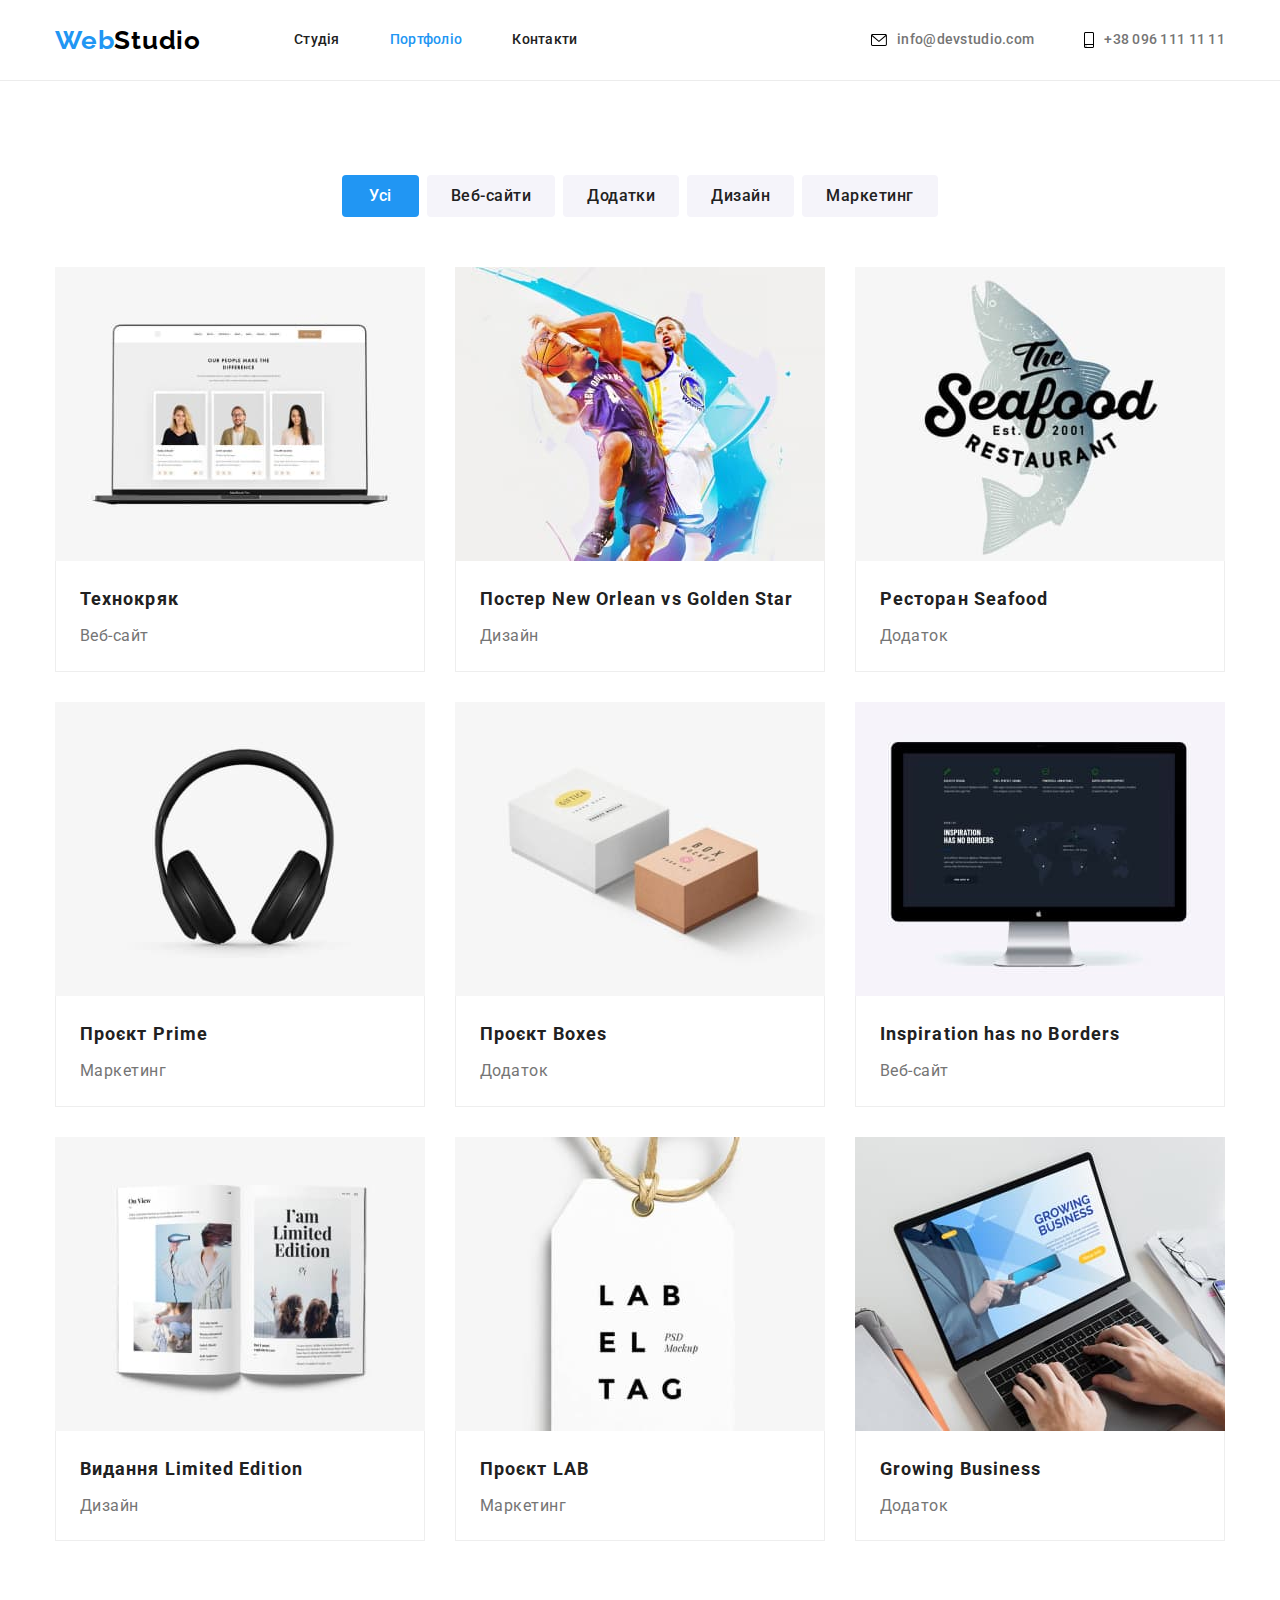
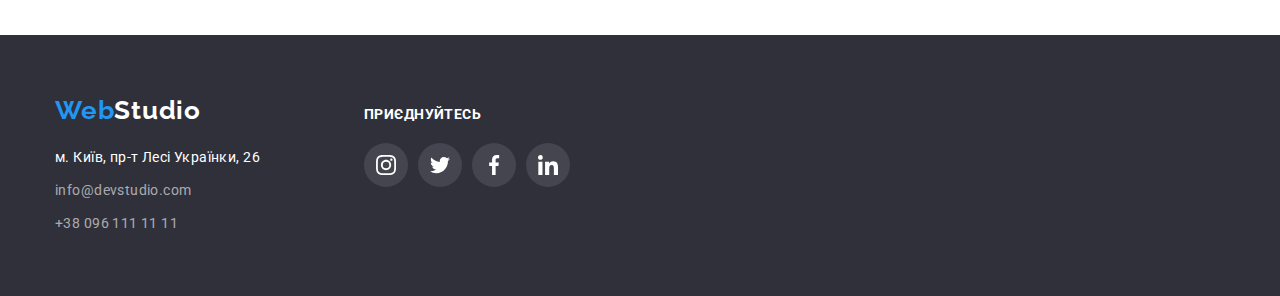
==== portfolio.html @ 7814dca4 "Files copied" ====
<!DOCTYPE html>
<html lang="uk">

<head>
    <meta charset="UTF-8" />
    <meta http-equiv="X-UA-Compatible" content="IE=edge" />
    <meta name="viewport" content="width=device-width, initial-scale=1.0" />
    <title>Portfolio</title>
    <link rel="preconnect" href="https://fonts.googleapis.com">
    <link rel="preconnect" href="https://fonts.gstatic.com" crossorigin>
    <link
        href="https://fonts.googleapis.com/css2?family=Montserrat:wght@400;700&family=Raleway:wght@700&family=Roboto:wght@400;500;700;900&display=swap"
        rel="stylesheet">
    <link rel="stylesheet"
        href="https://cdnjs.cloudflare.com/ajax/libs/modern-normalize/1.1.0/modern-normalize.min.css">
    <link rel="stylesheet" href="./css/styles.css">
</head>

<body>
    <header class="header">
        <div class="container header-container">
            <nav class="site-nav">
                <a class="logo link" href="./index.html">Web<span class="header-logo">Studio</span></a>
                <ul class="nav-list list">
                    <li class="nav-item">
                        <a class="nav-link link" href="./index.html">Студія</a>
                    </li>
                    <li class="nav-item">
                        <a class="nav-link link current" href="./portfolio.html">Портфоліо</a>
                    </li>
                    <li class="nav-item">
                        <a class="nav-link link" href="#">Контакти</a>
                    </li>
                </ul>
            </nav>
            <ul class="contacts-list list">
                <li class="contacts-item">
                    <a class="contacts-link link" href="mailto:info@devstudio.com">
                        <svg class="icon-contact" width="16" height="12">
                            <use href="./img/decorative-img/symbol-defs.svg#icon-envelope"></use>
                        </svg>info@devstudio.com</a>
                </li>
                <li class="contacts-item">
                    <a class="contacts-link link" href="tel:+380961111111"> <svg class="icon-contact" width="10"
                            height="16">
                            <use href="./img/decorative-img/symbol-defs.svg#icon-smartphone"></use>
                        </svg>+38 096 111 11 11</a>
                </li>
            </ul>
        </div>
    </header>
    <main>
        <section class="portfolio section">
            <div class="container">
                <h1 class="visually-hidden">Портфоліо</h1>
                <ul class="filters-list list current">
                    <li class="filters-item">
                        <button class="filters-btn current" type="button">Усі</button>
                    </li>
                    <li class="filters-item">
                        <button class="filters-btn" type="button">Веб-сайти</button>
                    </li>
                    <li class="filters-item">
                        <button class="filters-btn" type="button">Додатки</button>
                    </li>
                    <li class="filters-item">
                        <button class="filters-btn" type="button">Дизайн</button>
                    </li>
                    <li class="filters-item">
                        <button class="filters-btn" type="button">Маркетинг</button>
                    </li>
                </ul>
                <ul class="projects-list list">
                    <li class="projects-item">
                        <a class="projects-link link" href="#">
                            <img src="./img/laptop.jpg" alt="Ноутбук" width="370">
                            <div>
                                <h2 class="projects-title">Технокряк</h2>
                                <p class="projects-text">Веб-сайт</p>
                            </div>
                        </a>
                    </li>
                    <li class="projects-item">
                        <a class="projects-link link" href="#">
                            <img src="./img/poster.jpg" alt="Два баскетболісти" width="370">
                            <div>
                                <h2 class="projects-title">Постер New Orlean vs Golden Star</h2>
                                <p class="projects-text">Дизайн</p>
                            </div>
                        </a>
                    </li>
                    <li class="projects-item">
                        <a class="projects-link link" href="#">
                            <img src="./img/signboard.jpg" alt="Рeсторанна вивіска" width="370">
                            <div>
                                <h2 class="projects-title">Ресторан Seafood</h2>
                                <p class="projects-text">Додаток</p>
                            </div>
                        </a>
                    </li>
                    <li class="projects-item">
                        <a class="projects-link link" href="#">
                            <img src="./img/earphones.jpg" alt="Навушники" width="370">
                            <div>
                                <h2 class="projects-title">Проєкт Prime</h2>
                                <p class="projects-text">Маркетинг</p>
                            </div>
                        </a>
                    </li>
                    <li class="projects-item">
                        <a class="projects-link link" href="#">
                            <img src="./img/boxes.jpg" alt="Коробки" width="370">
                            <div>
                                <h2 class="projects-title">Проєкт Boxes</h2>
                                <p class="projects-text">Додаток</p>
                            </div>
                        </a>
                    </li>
                    <li class="projects-item">
                        <a class="projects-link link" href="#">
                            <img src="./img/screen.jpg" alt="Монітор" width="370">
                            <div>
                                <h2 class="projects-title">Inspiration has no Borders</h2>
                                <p class="projects-text">Веб-сайт</p>
                            </div>
                        </a>
                    </li>
                    <li class="projects-item">
                        <a class="projects-link link" href="#">
                            <img src="./img/magazine.jpg" alt="Відкритий журнал" width="370">
                            <div>
                                <h2 class="projects-title">Видання Limited Edition</h2>
                                <p class="projects-text">Дизайн</p>
                            </div>
                        </a>
                    </li>
                    <li class="projects-item">
                        <a class="projects-link link" href="#">
                            <img src="./img/label.jpg" alt="Бірка" width="370">
                            <div>
                                <h2 class="projects-title">Проєкт LAB</h2>
                                <p class="projects-text">Маркетинг</p>
                            </div>
                        </a>
                    </li>
                    <li class="projects-item">
                        <a class="projects-link link" href="#">
                            <img src="./img/laptop2.jpg" alt="Робота за ноутбуком" width="370">
                            <div>
                                <h2 class="projects-title">Growing Business</h2>
                                <p class="projects-text">Додаток</p>
                            </div>
                        </a>
                    </li>
                </ul>
            </div>
        </section>
    </main>
    <footer class="footer">
        <div class="container footer-flex">
            <div>
                <a class="logo link" href="./index.html">Web<span class="footer-logo">Studio</span></a>
                <address class="address">
                    <ul class="address-list list">
                        <li class="address-map-item">
                            <a class="address-map-link link" href="https://goo.gl/maps/41iyEKgyJbvH5uu58"
                                target="_blank" title="Google maps" rel="noopener nofollow noreferrer">м. Київ, пр-т
                                Лесі
                                Українки, 26</a>
                        </li>
                        <li class="address-item">
                            <a class="address-link link" href="mailto:info@devstudio.com">info@devstudio.com</a>
                        </li>
                        <li class="address-item">
                            <a class="address-link link" href="tel:+380961111111">+38 096 111 11 11</a>
                        </li>
                    </ul>
                </address>
            </div>
            <div>
                <p class="footer-text">приєднуйтесь</p>
                <ul class="footer-list list">
                    <li class="footer-item">
                        <a class="footer-link link" href="">
                            <svg class="footer-icon" width="20" height="20">
                                <use href="./img/decorative-img/symbol-defs.svg#icon-instagram"></use>
                            </svg>
                        </a>
                    </li>
                    <li class="footer-item">
                        <a class="footer-link link" href="">
                            <svg class="footer-icon" width="20" height="20">
                                <use href="./img/decorative-img/symbol-defs.svg#icon-twitter"></use>
                            </svg>
                        </a>
                    </li>
                    <li class="footer-item">
                        <a class="footer-link link" href="">
                            <svg class="footer-icon" width="20" height="20">
                                <use href="./img/decorative-img/symbol-defs.svg#icon-facebook"></use>
                            </svg>
                        </a>
                    </li>
                    <li class="footer-item">
                        <a class="footer-link link" href="">
                            <svg class="footer-icon" width="20" height="20">
                                <use href="./img/decorative-img/symbol-defs.svg#icon-linkedin"></use>
                            </svg>
                        </a>
                    </li>
                </ul>
            </div>
        </div>
    </footer>
</body>

</html>
---- css/styles.css ----
:root {
	--accent-color: #2196f3;
	--primary-text-color: #757575;
	--secondary-text-color: #212121;
	--black-logo-color: #000000;
	--footer-contact-color: rgba(255, 255, 255, 0.6);
	--primary-light-color: #ffffff;
	--secondary-light-color: #f5f4fa;
	--bcg-hero-footer-color: #2f303a;
	--border-header-color: #ececec;
	--border-portfolio-color: #eeeeee;
	--hero-btm-active-color: #188ce8;
	--icon-color: #afb1b8;

	--primary-font: "Roboto", sans-serif;
	--secondary-font: "Raleway", sans-serif;
}

body {
	font-family: var(--primary-font);
	font-size: 14px;
	background-color: var(--primary-light-color);
	color: var(--primary-text-color);
}

.visually-hidden {
	position: absolute;
	white-space: nowrap;
	width: 1px;
	height: 1px;
	overflow: hidden;
	border: 0;
	padding: 0;
	clip: rect(0 0 0 0);
	clip-path: inset(50%);
	margin: -1px;
}

button {
	cursor: pointer;
}

p,
h1,
h2,
h3,
h4,
h5,
h6 {
	margin: 0;
}

img {
	display: block;
	max-width: 100%;
	height: auto;
}

.container {
	width: 1200px;
	padding-left: 15px;
	padding-right: 15px;
	margin: 0 auto;
}

.list {
	list-style: none;
	padding-left: 0;
	margin: 0;
}

.link {
	text-decoration: none;
}

.hero,
.footer {
	background-color: var(--bcg-hero-footer-color);
}

.section-title {
	font-weight: 700;
	font-size: 36px;
	line-height: 1.17;
	text-align: center;
	letter-spacing: 0.03em;
	color: var(--secondary-text-color);

	margin-bottom: 50px;
}

.section {
	padding-top: 94px;
	padding-bottom: 94px;
}

/*-------------------------------------header---------------------------------------------*/

.header {
	border-bottom: 1px solid var(--border-header-color);
}

.header-container {
	display: flex;
	align-items: center;
}

.site-nav {
	display: flex;
	align-items: center;
}

.logo {
	font-family: var(--secondary-font);
	font-weight: 700;
	font-size: 26px;
	line-height: 1.19;
	letter-spacing: 0.03em;
	color: var(--accent-color);

	margin-right: 93px;
}

.header-logo {
	color: var(--black-logo-color);
}

.nav-list {
	display: flex;
	gap: 50px;
}

/* alternative way: .contacts-item:not(:last-child) {
	margin-right: 50px;
} */

.nav-link {
	font-weight: 500;
	line-height: 1.14;
	letter-spacing: 0.02em;
	color: var(--secondary-text-color);

	display: block;
	padding: 32px 0;
}

.nav-link:hover,
.nav-link:focus,
.contacts-link:hover,
.contacts-link:focus,
.address-map-link:hover,
.address-map-link:focus,
.address-link:hover,
.address-link:focus {
	color: var(--accent-color);
}

.contacts-link:hover .contacts-icon,
.contacts-link:focus .contacts-icon {
	fill: var(--accent-color);
}

.current {
	color: var(--accent-color);
}

.contacts-list {
	display: flex;
	margin-left: auto;
	gap: 50px;
}

.contacts-link {
	font-weight: 500;
	line-height: 1.14;
	letter-spacing: 0.02em;
	color: var(--primary-text-color);
	padding: 32px 0;
	display: flex;
	align-items: center;
	gap: 10px;
}

.contacts-icon {
	fill: var(--primary-text-color);
	color: var(--primary-text-color);
}

/* ------------------------------------hero----------------------------------------------- */
.hero {
	text-align: center;
	padding-top: 200px;
	padding-bottom: 200px;
	margin: 0 auto;
	max-width: 1600px;
	height: 600px;
	background-image: linear-gradient(
			rgba(47, 48, 58, 0.4),
			rgba(47, 48, 58, 0.4)), 
			url(../img/decorative-img/hero-img.jpg);
	background-repeat: no-repeat;
	background-position: center;
	background-size: cover;
}

.hero-title {
	font-weight: 900;
	font-size: 44px;
	line-height: 1.36;
	text-align: center;
	letter-spacing: 0.06em;
	text-transform: uppercase;
	color: var(--primary-light-color);

	max-width: 696px;
	margin: 0px auto 30px;
}

.hero-btn {
	background: var(--accent-color);
	box-shadow: 0px 4px 4px rgba(0, 0, 0, 0.15);
	border-radius: 4px;
	font-weight: 700;
	font-size: 16px;
	line-height: 1.88;
	letter-spacing: 0.06em;
	color: var(--primary-light-color);
	border: none;

	padding: 10px 32px;
}

.hero-btn:hover,
.hero-btn:focus {
	background-color: var(--hero-btm-active-color);
}

/* --------------------------------- features--------------------------------------------- */

.features-list {
	display: flex;
	gap: 30px;
}

.features-item {
	flex-basis: calc((100% - 90px) / 4);
}

.features-item::before {
	display: block;
	height: 120px;
	margin-bottom: 30px;
	content: "";
	background: #f5f4fa;
	background-repeat: no-repeat;
	background-position: center;
}

.antenna-icon::before {
	background-image: url(../img/decorative-img/antenna.svg);
}

.clock-icon::before {
	background-image: url(../img/decorative-img/clock.svg);
}

.diagram-icon::before {
	background-image: url(../img/decorative-img/diagram.svg);
}

.astronaut-icon::before {
	background-image: url(../img/decorative-img/astronaut.svg);
}

.features-subtitle {
	font-weight: 700;
	font-size: 14px;
	line-height: 1.14;
	letter-spacing: 0.03em;
	text-transform: uppercase;
	color: var(--secondary-text-color);

	margin-bottom: 10px;
}

.features-text {
	line-height: 1.71;
	letter-spacing: 0.03em;
}

/* --------------------------------work-examples------------------------------------------ */
.work-examples {
	padding-top: 0;
}

.work-examples-list {
	display: flex;
	gap: 30px;
}

.work-examples-item {
	flex-basis: calc((100% - 60px) / 3);
}

/* ------------------------------------team----------------------------------------------- */
.team {
	background: var(--secondary-light-color);
}

.team-list {
	display: flex;
	gap: 30px;
}

.team-item {
	background: var(--primary-light-color);
	box-shadow: 0px 1px 3px rgba(0, 0, 0, 0.12), 0px 1px 1px rgba(0, 0, 0, 0.14),
		0px 2px 1px rgba(0, 0, 0, 0.2);
	border-radius: 0px 0px 4px 4px;
	flex-basis: calc((100% - 90px) / 4);
}

.team-item > div {
	padding-top: 30px;
	padding-bottom: 30px;
}

.team-subtitle {
	font-weight: 500;
	font-size: 16px;
	line-height: 1.19;
	text-align: center;
	letter-spacing: 0.03em;
	color: var(--secondary-text-color);

	margin-bottom: 10px;
}

.team-text {
	font-size: 16px;
	line-height: 1.19;
	text-align: center;
	letter-spacing: 0.03em;
	margin-bottom: 16px;
}

.team-soc-list {
	display: flex;
	justify-content: center;
	gap: 10px;
}

.team-soc-item {
	width: 44px;
	height: 44px;
}

.team-soc-link {
	display: flex;
	justify-content: center;
	align-items: center;
	width: 100%;
	height: 100%;
	border-radius: 50%;
	background-color: var(--primary-light-color);
	fill: var(--icon-color);
}
.team-soc-link:hover,
.team-soc-link:focus {
	background-color: var(--accent-color);
	fill: var(--primary-light-color);
}

/* -------------------------------clients-section----------------------------------------- */
.section-clients-list {
	display: flex;
	justify-content: center;
	align-items: center;
	gap: 30px;
}

.section-clients-item {
	width: 170px;
	height: 92px;
}

.section-clients-link {
	display: flex;
	justify-content: center;
	align-items: center;
	border: 1px solid #afb1b8;
	border-radius: 4px;
	width: 100%;
	height: 100%;
	fill: var(--icon-color);
}

.section-clients-link:hover,
.section-clients-link:focus {
	fill: var(--accent-color);
	border: 1px solid var(--accent-color);
}

/* -----------------------------------footer---------------------------------------------- */

.footer {
	padding-top: 60px;
	padding-bottom: 60px;
}

.footer-flex {
	display: flex;
	align-items: baseline;
	gap: 70px;
}

.footer-logo {
	color: var(--primary-light-color);
}

.address {
	margin-top: 20px;
}

.address-map-item {
	margin-bottom: 9px;
}

.address-map-link {
	font-style: normal;
	line-height: 1.71;
	letter-spacing: 0.03em;
	color: var(--primary-light-color);
}

.address-item:not(:last-child) {
	margin-bottom: 9px;
}

.address-link {
	font-style: normal;
	line-height: 1.71;
	letter-spacing: 0.03em;
	color: var(--footer-contact-color);
}

.footer-text {
	font-weight: 700;
	line-height: 1.14;
	letter-spacing: 0.03em;
	text-transform: uppercase;
	margin-bottom: 20px;

	color: var(--primary-light-color);
}

.footer-list {
	display: flex;
	gap: 10px;
}

.footer-item {
	width: 44px;
	height: 44px;
}

.footer-link {
	display: flex;
	justify-content: center;
	align-items: center;
	width: 100%;
	height: 100%;
	border-radius: 50%;
	background: rgba(255, 255, 255, 0.1);
}

.footer-link:hover,
.footer-link:focus {
	background-color: #2196f3;
}

.footer-icon {
	fill: #ffffff;
}
/* ----------------------------------portfolio-------------------------------------------- */

.filters-list {
	display: flex;
	justify-content: center;
	margin-bottom: 50px;
	gap: 8px;
}

.filters-btn {
	background: var(--secondary-light-color);
	border-radius: 4px;
	font-weight: 500;
	font-size: 16px;
	line-height: 1.63;
	text-align: center;
	letter-spacing: 0.03em;
	color: var(--secondary-text-color);
	border-color: transparent;

	padding: 6px 22px;
}

.filters-btn.current {
	padding-left: 25px;
	padding-right: 25px;
	background-color: var(--accent-color);
	color: var(--primary-light-color);
}

.filters-btn:hover,
.filters-btn:focus {
	background: var(--accent-color);
	box-shadow: 0px 3px 1px rgba(0, 0, 0, 0.1), 0px 1px 2px rgba(0, 0, 0, 0.08),
		0px 2px 2px rgba(0, 0, 0, 0.12);
	border-radius: 4px;
	color: var(--primary-light-color);
}

.projects-list {
	display: flex;
	flex-wrap: wrap;
	gap: 30px;
}

.projects-item {
	flex-basis: calc((100% - 60px) / 3);
}

.projects-link {
	display: block;
}

/* .projects-item:hover,
	.projects-item:focus-within {
	box-shadow: 0px 1px 1px rgba(0, 0, 0, 0.12), 0px 4px 4px rgba(0, 0, 0, 0.06), 1px 4px 6px rgba(0, 0, 0, 0.16);
} */

.projects-link:hover,
.projects-link:focus {
	box-shadow: 0px 1px 1px rgba(0, 0, 0, 0.12), 0px 4px 4px rgba(0, 0, 0, 0.06),
		1px 4px 6px rgba(0, 0, 0, 0.16);
}

.projects-link > div {
	padding: 20px 24px;
	border: 1px solid var(--border-portfolio-color);
	border-top: none;
}

.projects-title {
	font-weight: 700;
	font-size: 18px;
	line-height: 2;
	letter-spacing: 0.06em;
	color: var(--secondary-text-color);

	margin-bottom: 4px;
}

.projects-text {
	font-size: 16px;
	line-height: 1.86;
	letter-spacing: 0.03em;
	color: var(--primary-text-color);
}
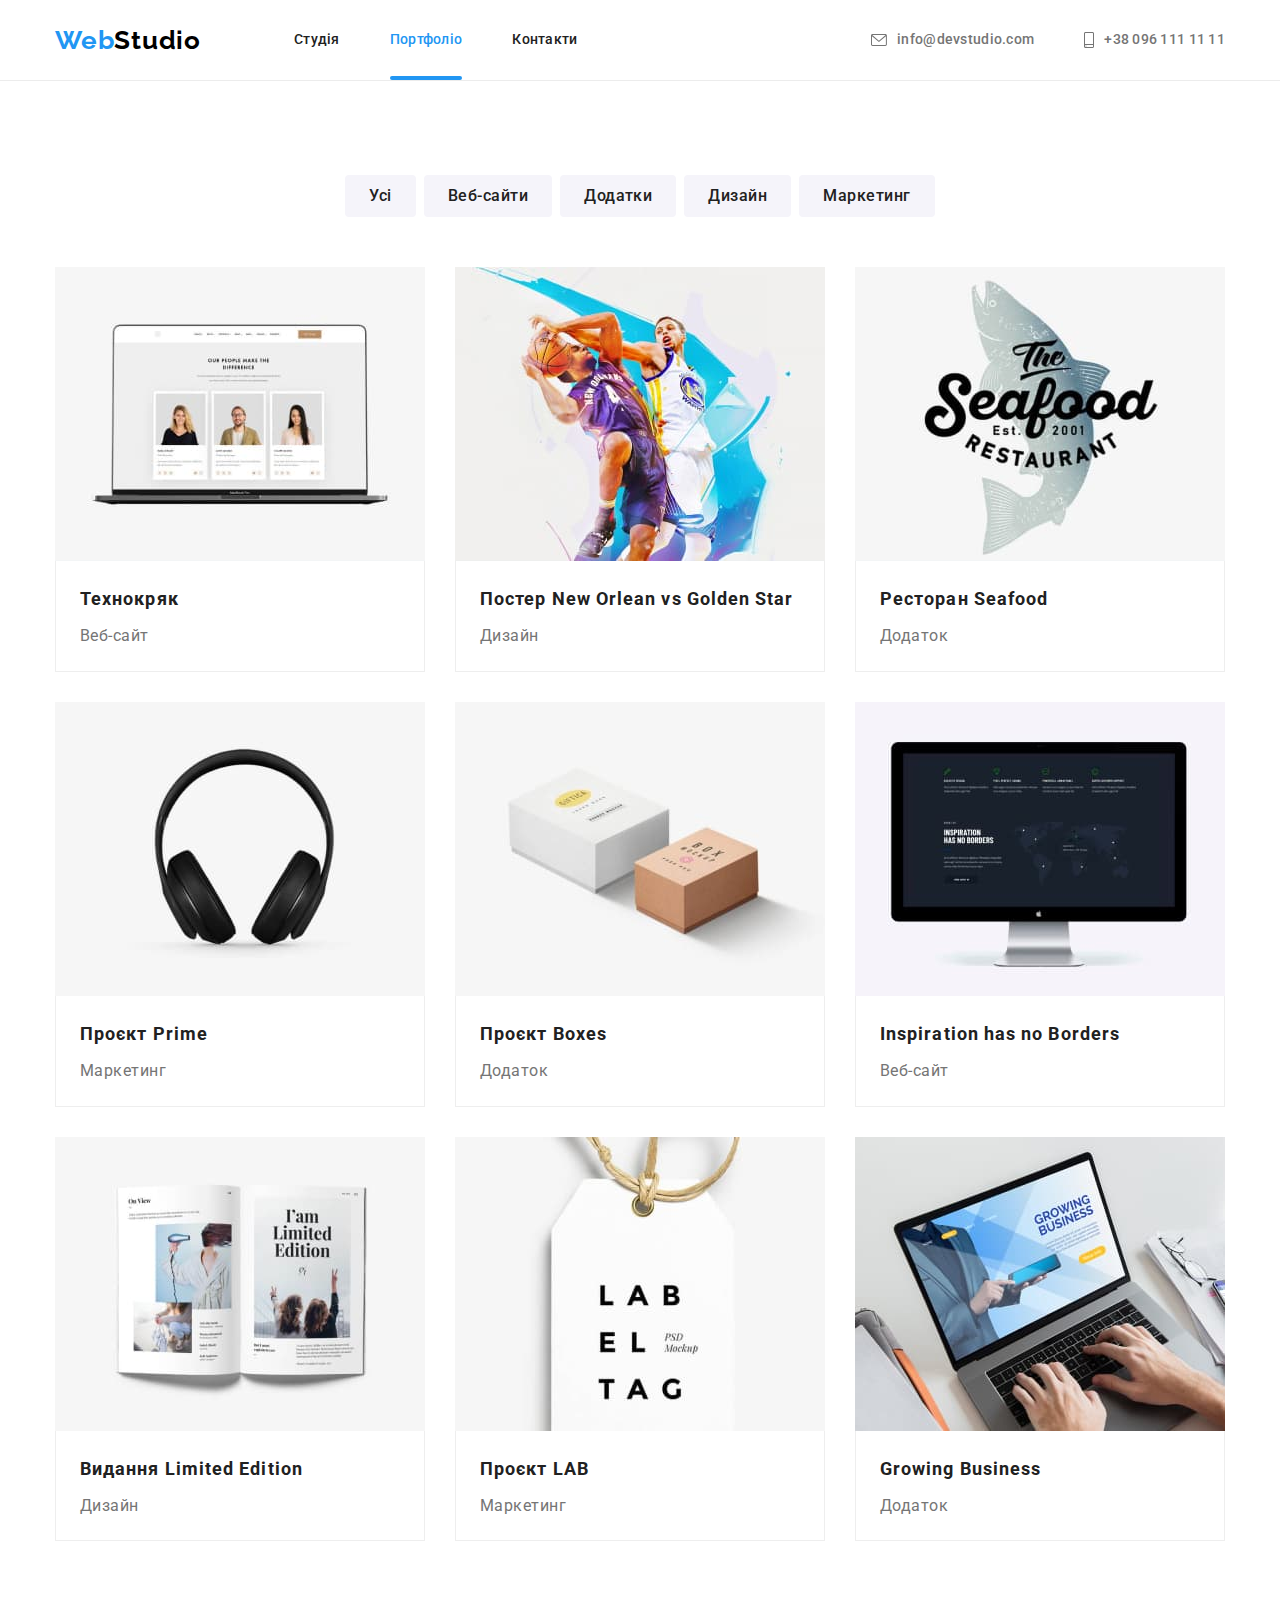
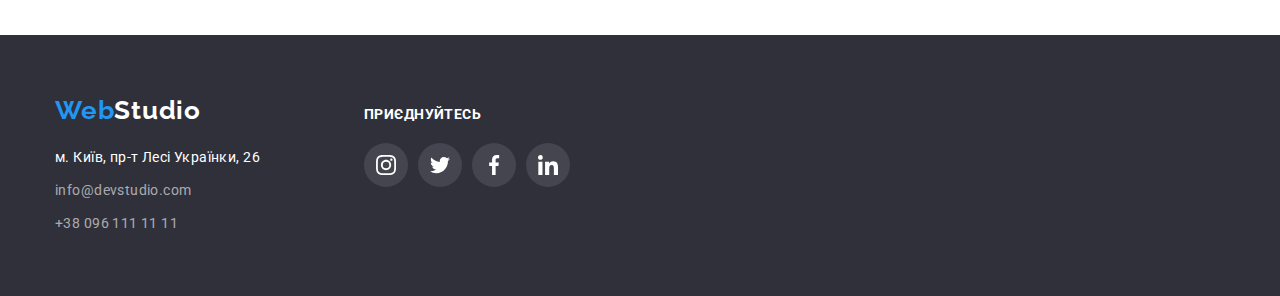
==== commit 0213404e: "Home Work 5" ====
--- a/portfolio.html
+++ b/portfolio.html
@@ -36,12 +36,14 @@
             <ul class="contacts-list list">
                 <li class="contacts-item">
                     <a class="contacts-link link" href="mailto:info@devstudio.com">
-                        <svg class="icon-contact" width="16" height="12">
-                            <use href="./img/decorative-img/symbol-defs.svg#icon-envelope"></use>
-                        </svg>info@devstudio.com</a>
+                        <svg class="contacts-icon" width="16" height="12">
+                            <use href="./img/decorative-img/symbol-defs.svg#icon-envelope">
+                            </use>
+                        </svg>
+                        info@devstudio.com</a>
                 </li>
                 <li class="contacts-item">
-                    <a class="contacts-link link" href="tel:+380961111111"> <svg class="icon-contact" width="10"
+                    <a class="contacts-link link" href="tel:+380961111111"> <svg class="contacts-icon" width="10"
                             height="16">
                             <use href="./img/decorative-img/symbol-defs.svg#icon-smartphone"></use>
                         </svg>+38 096 111 11 11</a>
@@ -73,8 +75,13 @@
                 <ul class="projects-list list">
                     <li class="projects-item">
                         <a class="projects-link link" href="#">
-                            <img src="./img/laptop.jpg" alt="Ноутбук" width="370">
-                            <div>
+                            <div class="projects-description">
+                                <img src="./img/laptop.jpg" alt="Ноутбук" width="370">
+                                <p class="projects-overlay">Ресурс пропонує комплексні пропозиції з різним рівнем
+                                    функціоналу та сервісів. Все це дозволить відвідувачу
+                                    отримати вичерпні відомості про компанію чи приватну особу.</p>
+                            </div>
+                            <div class="projects-border">
                                 <h2 class="projects-title">Технокряк</h2>
                                 <p class="projects-text">Веб-сайт</p>
                             </div>
@@ -82,8 +89,13 @@
                     </li>
                     <li class="projects-item">
                         <a class="projects-link link" href="#">
-                            <img src="./img/poster.jpg" alt="Два баскетболісти" width="370">
-                            <div>
+                            <div class="projects-description">
+                                <img src="./img/poster.jpg" alt="Два баскетболісти" width="370">
+                                <p class="projects-overlay">Ресурс пропонує комплексні пропозиції з різним рівнем
+                                    функціоналу та сервісів. Все це дозволить відвідувачу
+                                    отримати вичерпні відомості про компанію чи приватну особу.</p>
+                            </div>
+                            <div class="projects-border">
                                 <h2 class="projects-title">Постер New Orlean vs Golden Star</h2>
                                 <p class="projects-text">Дизайн</p>
                             </div>
@@ -91,8 +103,15 @@
                     </li>
                     <li class="projects-item">
                         <a class="projects-link link" href="#">
-                            <img src="./img/signboard.jpg" alt="Рeсторанна вивіска" width="370">
-                            <div>
+                            <div class="projects-description">
+                                <img src="./img/signboard.jpg" alt="Рeсторанна вивіска" width="370">
+                                <div class="projects-item-overlay">
+                                    <p class="projects-overlay">Ресурс пропонує комплексні пропозиції з різним рівнем
+                                        функціоналу та сервісів. Все це дозволить відвідувачу
+                                        отримати вичерпні відомості про компанію чи приватну особу.</p>
+                                </div>
+                            </div>
+                            <div class="projects-border">
                                 <h2 class="projects-title">Ресторан Seafood</h2>
                                 <p class="projects-text">Додаток</p>
                             </div>
@@ -100,8 +119,13 @@
                     </li>
                     <li class="projects-item">
                         <a class="projects-link link" href="#">
-                            <img src="./img/earphones.jpg" alt="Навушники" width="370">
-                            <div>
+                            <div class="projects-description">
+                                <img src="./img/earphones.jpg" alt="Навушники" width="370">
+                                <p class="projects-overlay">Ресурс пропонує комплексні пропозиції з різним рівнем
+                                    функціоналу та сервісів. Все це дозволить відвідувачу
+                                    отримати вичерпні відомості про компанію чи приватну особу.</p>
+                            </div>
+                            <div class="projects-border">
                                 <h2 class="projects-title">Проєкт Prime</h2>
                                 <p class="projects-text">Маркетинг</p>
                             </div>
@@ -109,8 +133,13 @@
                     </li>
                     <li class="projects-item">
                         <a class="projects-link link" href="#">
-                            <img src="./img/boxes.jpg" alt="Коробки" width="370">
-                            <div>
+                            <div class="projects-description">
+                                <img src="./img/boxes.jpg" alt="Коробки" width="370">
+                                <p class="projects-overlay">Ресурс пропонує комплексні пропозиції з різним рівнем
+                                    функціоналу та сервісів. Все це дозволить відвідувачу
+                                    отримати вичерпні відомості про компанію чи приватну особу.</p>
+                            </div>
+                            <div class="projects-border">
                                 <h2 class="projects-title">Проєкт Boxes</h2>
                                 <p class="projects-text">Додаток</p>
                             </div>
@@ -118,8 +147,13 @@
                     </li>
                     <li class="projects-item">
                         <a class="projects-link link" href="#">
-                            <img src="./img/screen.jpg" alt="Монітор" width="370">
-                            <div>
+                            <div class="projects-description">
+                                <img src="./img/screen.jpg" alt="Монітор" width="370">
+                                <p class="projects-overlay">Ресурс пропонує комплексні пропозиції з різним рівнем
+                                    функціоналу та сервісів. Все це дозволить відвідувачу
+                                    отримати вичерпні відомості про компанію чи приватну особу.</p>
+                            </div>
+                            <div class="projects-border">
                                 <h2 class="projects-title">Inspiration has no Borders</h2>
                                 <p class="projects-text">Веб-сайт</p>
                             </div>
@@ -127,8 +161,13 @@
                     </li>
                     <li class="projects-item">
                         <a class="projects-link link" href="#">
-                            <img src="./img/magazine.jpg" alt="Відкритий журнал" width="370">
-                            <div>
+                            <div class="projects-description">
+                                <img src="./img/magazine.jpg" alt="Відкритий журнал" width="370">
+                                <p class="projects-overlay">Ресурс пропонує комплексні пропозиції з різним рівнем
+                                    функціоналу та сервісів. Все це дозволить відвідувачу
+                                    отримати вичерпні відомості про компанію чи приватну особу.</p>
+                            </div>
+                            <div class="projects-border">
                                 <h2 class="projects-title">Видання Limited Edition</h2>
                                 <p class="projects-text">Дизайн</p>
                             </div>
@@ -136,8 +175,13 @@
                     </li>
                     <li class="projects-item">
                         <a class="projects-link link" href="#">
-                            <img src="./img/label.jpg" alt="Бірка" width="370">
-                            <div>
+                            <div class="projects-description">
+                                <img src="./img/label.jpg" alt="Бірка" width="370">
+                                <p class="projects-overlay">Ресурс пропонує комплексні пропозиції з різним рівнем
+                                    функціоналу та сервісів. Все це дозволить відвідувачу
+                                    отримати вичерпні відомості про компанію чи приватну особу.</p>
+                            </div>
+                            <div class="projects-border">
                                 <h2 class="projects-title">Проєкт LAB</h2>
                                 <p class="projects-text">Маркетинг</p>
                             </div>
@@ -145,8 +189,13 @@
                     </li>
                     <li class="projects-item">
                         <a class="projects-link link" href="#">
-                            <img src="./img/laptop2.jpg" alt="Робота за ноутбуком" width="370">
-                            <div>
+                            <div class="projects-description">
+                                <img src="./img/laptop2.jpg" alt="Робота за ноутбуком" width="370">
+                                <p class="projects-overlay">Ресурс пропонує комплексні пропозиції з різним рівнем
+                                    функціоналу та сервісів. Все це дозволить відвідувачу
+                                    отримати вичерпні відомості про компанію чи приватну особу.</p>
+                            </div>
+                            <div class="projects-border">
                                 <h2 class="projects-title">Growing Business</h2>
                                 <p class="projects-text">Додаток</p>
                             </div>
@@ -212,6 +261,7 @@
             </div>
         </div>
     </footer>
+   
 </body>
 
 </html>--- a/css/styles.css
+++ b/css/styles.css
@@ -135,6 +135,7 @@
 } */
 
 .nav-link {
+	position: relative;
 	font-weight: 500;
 	line-height: 1.14;
 	letter-spacing: 0.02em;
@@ -142,6 +143,9 @@
 
 	display: block;
 	padding: 32px 0;
+
+	transition: color 250ms cubic-bezier(0.4, 0, 0.2, 1);
+
 }
 
 .nav-link:hover,
@@ -164,6 +168,19 @@
 	color: var(--accent-color);
 }
 
+.nav-link.current::after {
+	position: absolute;
+	left: 0;
+	bottom: 0;
+	content: "";
+	display: block;
+	width: 100%;
+	height: 4px;
+	background: #2196F3;
+	border-radius: 2px;
+	
+}
+
 .contacts-list {
 	display: flex;
 	margin-left: auto;
@@ -179,11 +196,13 @@
 	display: flex;
 	align-items: center;
 	gap: 10px;
+	transition: color 250ms cubic-bezier(0.4, 0, 0.2, 1);
 }
 
 .contacts-icon {
 	fill: var(--primary-text-color);
 	color: var(--primary-text-color);
+	transition: color 250ms cubic-bezier(0.4, 0, 0.2, 1);
 }
 
 /* ------------------------------------hero----------------------------------------------- */
@@ -228,6 +247,8 @@
 	border: none;
 
 	padding: 10px 32px;
+
+	transition: background-color 250ms cubic-bezier(0.4, 0, 0.2, 1);
 }
 
 .hero-btn:hover,
@@ -299,7 +320,26 @@
 }
 
 .work-examples-item {
+	position: relative;
 	flex-basis: calc((100% - 60px) / 3);
+}
+
+.work-examples-label {
+position: absolute;
+height: 24%;
+width: 100%;
+bottom: 0;
+left: 0;
+font-weight: 700;
+line-height: 1.14;
+text-align: center;
+letter-spacing: 0.03em;
+text-transform: uppercase;
+color: var(--primary-light-color);
+background: rgba(47, 48, 58, 0.8);
+padding-top: 27px;
+padding-left: 27px;
+cursor: default;
 }
 
 /* ------------------------------------team----------------------------------------------- */
@@ -364,6 +404,8 @@
 	border-radius: 50%;
 	background-color: var(--primary-light-color);
 	fill: var(--icon-color);
+
+	transition: background-color, 250ms cubic-bezier(0.4, 0, 0.2, 1), fill 250ms cubic-bezier(0.4, 0, 0.2, 1);
 }
 .team-soc-link:hover,
 .team-soc-link:focus {
@@ -393,6 +435,8 @@
 	width: 100%;
 	height: 100%;
 	fill: var(--icon-color);
+
+	transition: fill, 250ms cubic-bezier(0.4, 0, 0.2, 1), border 250ms cubic-bezier(0.4, 0, 0.2, 1);
 }
 
 .section-clients-link:hover,
@@ -431,8 +475,10 @@
 	line-height: 1.71;
 	letter-spacing: 0.03em;
 	color: var(--primary-light-color);
-}
-
+
+	transition: color 250ms cubic-bezier(0.4, 0, 0.2, 1);
+}
+	
 .address-item:not(:last-child) {
 	margin-bottom: 9px;
 }
@@ -442,6 +488,8 @@
 	line-height: 1.71;
 	letter-spacing: 0.03em;
 	color: var(--footer-contact-color);
+
+	transition: color 250ms cubic-bezier(0.4, 0, 0.2, 1);
 }
 
 .footer-text {
@@ -472,6 +520,7 @@
 	height: 100%;
 	border-radius: 50%;
 	background: rgba(255, 255, 255, 0.1);
+	transition: background-color, 250ms cubic-bezier(0.4, 0, 0.2, 1);
 }
 
 .footer-link:hover,
@@ -480,8 +529,60 @@
 }
 
 .footer-icon {
-	fill: #ffffff;
-}
+	fill: var(--primary-light-color);
+}
+
+.backdrop {
+	width: 100%;
+	height: 100%;
+	position: fixed;
+	top: 0;
+	background-color: rgba(47, 48, 58, 0.4);
+	transition: opacity 250ms linear, visibility 250ms linear;
+}
+
+.modal {
+	position: absolute;
+	top: 50%;
+	left: 50%;
+	transform: translate(-50%, -50%) scale(1);
+	width: 528px;
+	min-height: 581px;
+
+	background: var(--primary-light-color);
+	box-shadow: 0px 1px 3px rgba(0, 0, 0, 0.12), 0px 1px 1px rgba(0, 0, 0, 0.14), 0px 2px 1px rgba(0, 0, 0, 0.2);
+	border-radius: 4px;
+
+	transition: transform 250ms linear;
+
+}
+
+.backdrop.is-hidden .modal {
+	transform: translate(-50%, -50%) scale(0);
+	transition: transform 250ms linear, scale 250ms linear;
+}
+
+.modal-btn {
+	width: 30px;
+	height: 30px;
+	border-radius: 50%;
+	background: #FFFFFF;
+	border: 1px solid rgba(0, 0, 0, 0.1);
+	position: absolute;
+	top: 8px;
+	right: 8px;
+	display: flex;
+	align-items: center;
+	justify-content: center;
+
+}
+
+.is-hidden {
+	opacity: 0;
+	visibility: hidden;
+	pointer-events: none;
+}
+
 /* ----------------------------------portfolio-------------------------------------------- */
 
 .filters-list {
@@ -503,13 +604,8 @@
 	border-color: transparent;
 
 	padding: 6px 22px;
-}
-
-.filters-btn.current {
-	padding-left: 25px;
-	padding-right: 25px;
-	background-color: var(--accent-color);
-	color: var(--primary-light-color);
+	
+	transition: background-color 250ms cubic-bezier(0.4, 0, 0.2, 1), box-shadow 250ms cubic-bezier(0.4, 0, 0.2, 1);
 }
 
 .filters-btn:hover,
@@ -517,7 +613,6 @@
 	background: var(--accent-color);
 	box-shadow: 0px 3px 1px rgba(0, 0, 0, 0.1), 0px 1px 2px rgba(0, 0, 0, 0.08),
 		0px 2px 2px rgba(0, 0, 0, 0.12);
-	border-radius: 4px;
 	color: var(--primary-light-color);
 }
 
@@ -529,10 +624,12 @@
 
 .projects-item {
 	flex-basis: calc((100% - 60px) / 3);
+	
 }
 
 .projects-link {
 	display: block;
+	transition: box-shadow 250ms cubic-bezier(0.4, 0, 0.2, 1);
 }
 
 /* .projects-item:hover,
@@ -546,10 +643,42 @@
 		1px 4px 6px rgba(0, 0, 0, 0.16);
 }
 
-.projects-link > div {
+
+.projects-border {
 	padding: 20px 24px;
 	border: 1px solid var(--border-portfolio-color);
 	border-top: none;
+}
+
+.projects-description {
+	position: relative;
+	overflow: hidden;
+}
+
+.projects-overlay {
+	position: absolute;
+	width: 100%;
+	height: 100%;
+	top:0;
+	left:0;
+	
+	background-color: rgba(33, 150, 243, 0.9);
+	color: var(--primary-light-color);
+	
+	padding: 63px 24px;
+	font-size: 18px;
+	line-height: 1.55;
+	letter-spacing: 0.03em;
+
+	transform: translateY(100%);
+	transition: transform 250ms cubic-bezier(0.4, 0, 0.2, 1);
+
+
+}
+
+.projects-link:hover .projects-overlay,
+.projects-link:focus .projects-overlay{
+	transform: translateY(0);
 }
 
 .projects-title {
@@ -568,3 +697,4 @@
 	letter-spacing: 0.03em;
 	color: var(--primary-text-color);
 }
+
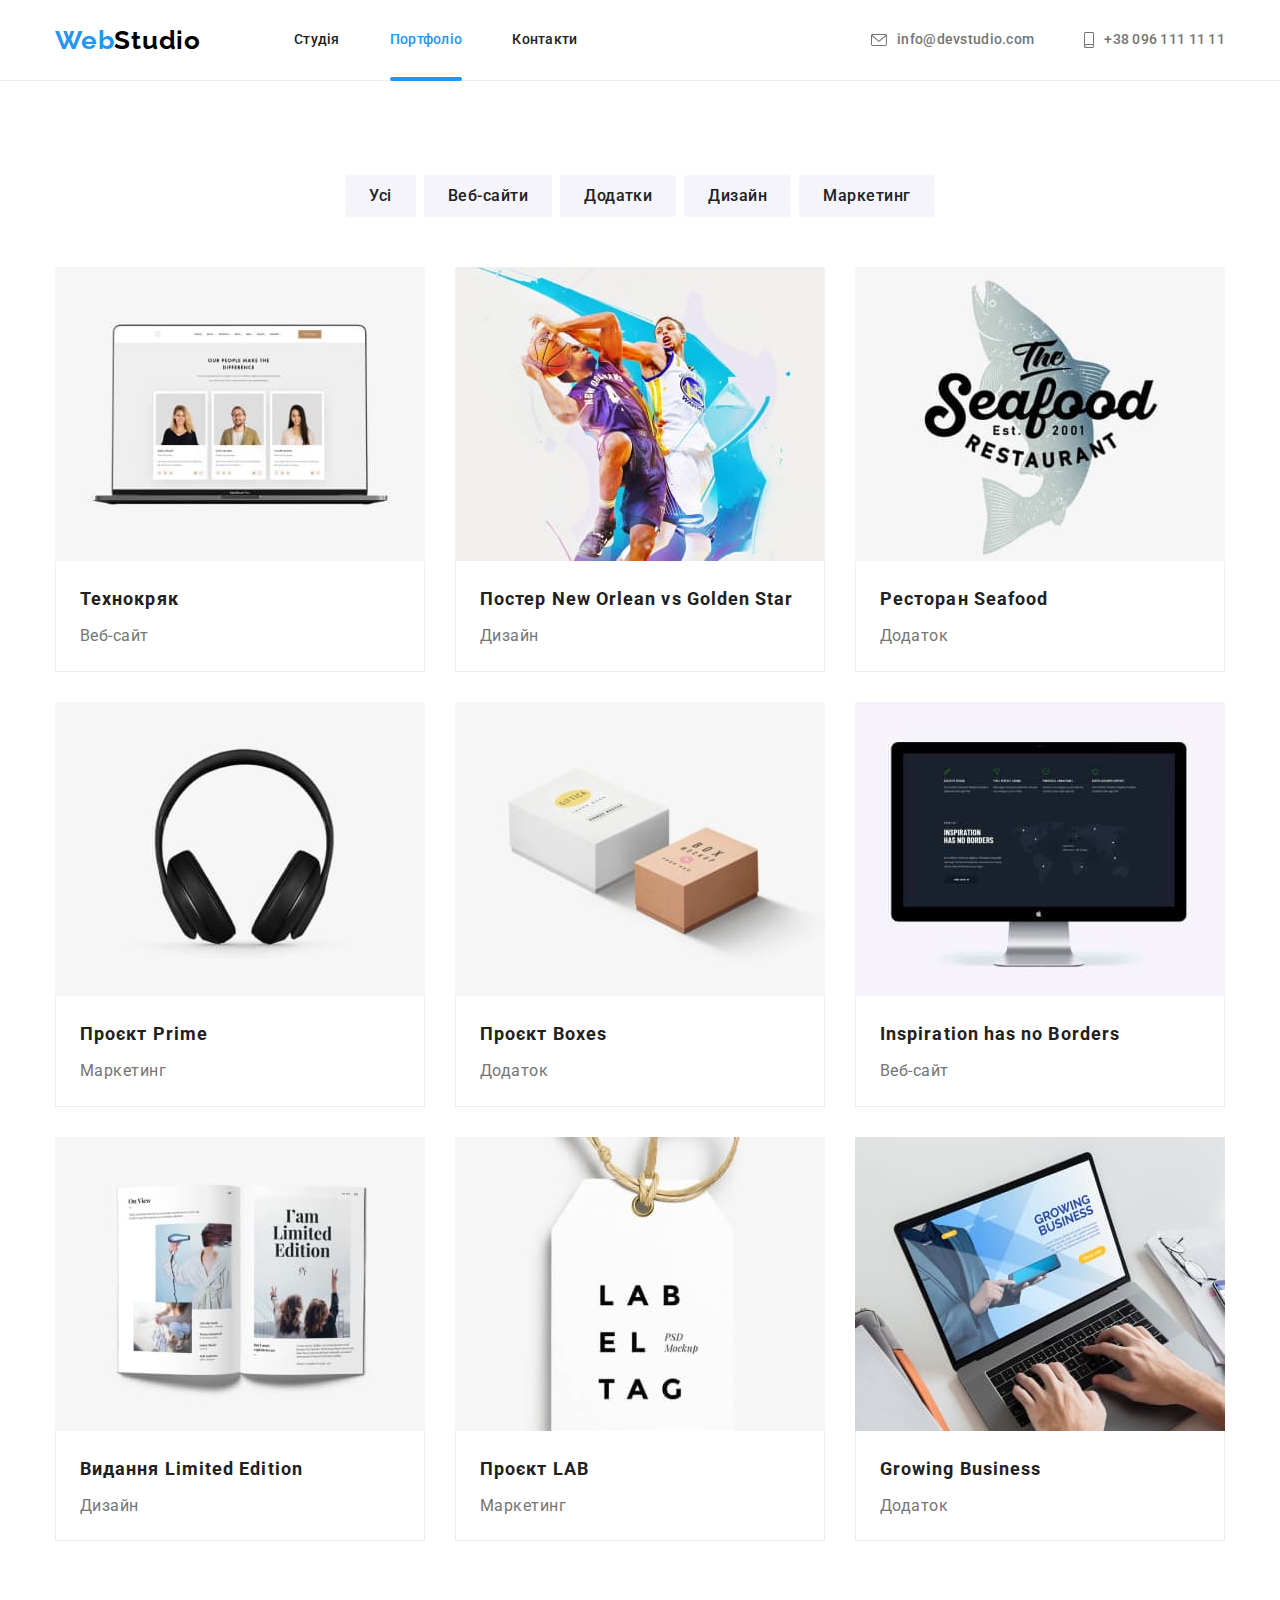
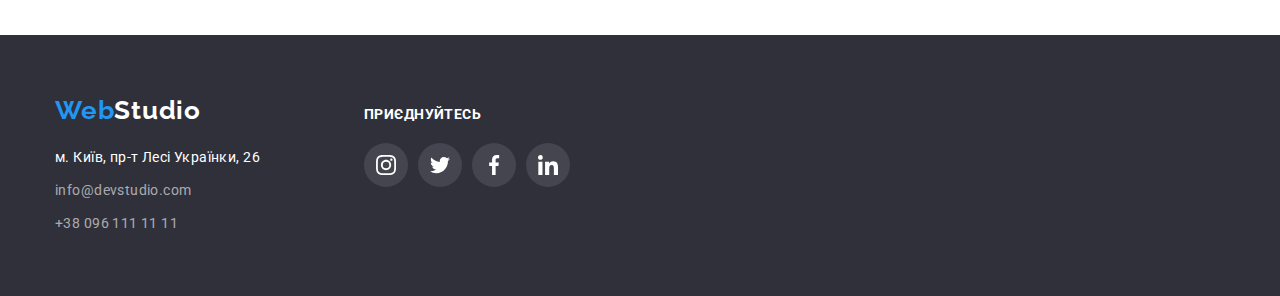
==== commit e0745845: "code checked" ====
--- a/portfolio.html
+++ b/portfolio.html
@@ -75,7 +75,7 @@
                 <ul class="projects-list list">
                     <li class="projects-item">
                         <a class="projects-link link" href="#">
-                            <div class="projects-description">
+                            <div class="projects-img">
                                 <img src="./img/laptop.jpg" alt="Ноутбук" width="370">
                                 <p class="projects-overlay">Ресурс пропонує комплексні пропозиції з різним рівнем
                                     функціоналу та сервісів. Все це дозволить відвідувачу
@@ -89,7 +89,7 @@
                     </li>
                     <li class="projects-item">
                         <a class="projects-link link" href="#">
-                            <div class="projects-description">
+                            <div class="projects-img">
                                 <img src="./img/poster.jpg" alt="Два баскетболісти" width="370">
                                 <p class="projects-overlay">Ресурс пропонує комплексні пропозиції з різним рівнем
                                     функціоналу та сервісів. Все це дозволить відвідувачу
@@ -103,7 +103,7 @@
                     </li>
                     <li class="projects-item">
                         <a class="projects-link link" href="#">
-                            <div class="projects-description">
+                            <div class="projects-img">
                                 <img src="./img/signboard.jpg" alt="Рeсторанна вивіска" width="370">
                                 <div class="projects-item-overlay">
                                     <p class="projects-overlay">Ресурс пропонує комплексні пропозиції з різним рівнем
@@ -119,7 +119,7 @@
                     </li>
                     <li class="projects-item">
                         <a class="projects-link link" href="#">
-                            <div class="projects-description">
+                            <div class="projects-img">
                                 <img src="./img/earphones.jpg" alt="Навушники" width="370">
                                 <p class="projects-overlay">Ресурс пропонує комплексні пропозиції з різним рівнем
                                     функціоналу та сервісів. Все це дозволить відвідувачу
@@ -133,7 +133,7 @@
                     </li>
                     <li class="projects-item">
                         <a class="projects-link link" href="#">
-                            <div class="projects-description">
+                            <div class="projects-img">
                                 <img src="./img/boxes.jpg" alt="Коробки" width="370">
                                 <p class="projects-overlay">Ресурс пропонує комплексні пропозиції з різним рівнем
                                     функціоналу та сервісів. Все це дозволить відвідувачу
@@ -147,7 +147,7 @@
                     </li>
                     <li class="projects-item">
                         <a class="projects-link link" href="#">
-                            <div class="projects-description">
+                            <div class="projects-img">
                                 <img src="./img/screen.jpg" alt="Монітор" width="370">
                                 <p class="projects-overlay">Ресурс пропонує комплексні пропозиції з різним рівнем
                                     функціоналу та сервісів. Все це дозволить відвідувачу
@@ -161,7 +161,7 @@
                     </li>
                     <li class="projects-item">
                         <a class="projects-link link" href="#">
-                            <div class="projects-description">
+                            <div class="projects-img">
                                 <img src="./img/magazine.jpg" alt="Відкритий журнал" width="370">
                                 <p class="projects-overlay">Ресурс пропонує комплексні пропозиції з різним рівнем
                                     функціоналу та сервісів. Все це дозволить відвідувачу
@@ -175,7 +175,7 @@
                     </li>
                     <li class="projects-item">
                         <a class="projects-link link" href="#">
-                            <div class="projects-description">
+                            <div class="projects-img">
                                 <img src="./img/label.jpg" alt="Бірка" width="370">
                                 <p class="projects-overlay">Ресурс пропонує комплексні пропозиції з різним рівнем
                                     функціоналу та сервісів. Все це дозволить відвідувачу
@@ -189,7 +189,7 @@
                     </li>
                     <li class="projects-item">
                         <a class="projects-link link" href="#">
-                            <div class="projects-description">
+                            <div class="projects-img">
                                 <img src="./img/laptop2.jpg" alt="Робота за ноутбуком" width="370">
                                 <p class="projects-overlay">Ресурс пропонує комплексні пропозиції з різним рівнем
                                     функціоналу та сервісів. Все це дозволить відвідувачу
@@ -261,7 +261,7 @@
             </div>
         </div>
     </footer>
-   
+
 </body>
 
 </html>--- a/css/styles.css
+++ b/css/styles.css
@@ -145,7 +145,6 @@
 	padding: 32px 0;
 
 	transition: color 250ms cubic-bezier(0.4, 0, 0.2, 1);
-
 }
 
 .nav-link:hover,
@@ -169,16 +168,16 @@
 }
 
 .nav-link.current::after {
+	content: "";
 	position: absolute;
 	left: 0;
 	bottom: 0;
-	content: "";
-	display: block;
 	width: 100%;
 	height: 4px;
-	background: #2196F3;
+	display: block;
+	margin-bottom: -1px;
+	background: #2196f3;
 	border-radius: 2px;
-	
 }
 
 .contacts-list {
@@ -196,6 +195,7 @@
 	display: flex;
 	align-items: center;
 	gap: 10px;
+
 	transition: color 250ms cubic-bezier(0.4, 0, 0.2, 1);
 }
 
@@ -215,8 +215,9 @@
 	height: 600px;
 	background-image: linear-gradient(
 			rgba(47, 48, 58, 0.4),
-			rgba(47, 48, 58, 0.4)), 
-			url(../img/decorative-img/hero-img.jpg);
+			rgba(47, 48, 58, 0.4)
+		),
+		url(../img/decorative-img/hero-img.jpg);
 	background-repeat: no-repeat;
 	background-position: center;
 	background-size: cover;
@@ -325,21 +326,23 @@
 }
 
 .work-examples-label {
-position: absolute;
-height: 24%;
-width: 100%;
-bottom: 0;
-left: 0;
-font-weight: 700;
-line-height: 1.14;
-text-align: center;
-letter-spacing: 0.03em;
-text-transform: uppercase;
-color: var(--primary-light-color);
-background: rgba(47, 48, 58, 0.8);
-padding-top: 27px;
-padding-left: 27px;
-cursor: default;
+	position: absolute;
+	height: 24%;
+	width: 100%;
+	bottom: 0;
+	left: 0;
+
+	font-weight: 700;
+	line-height: 1.14;
+	text-align: center;
+	letter-spacing: 0.03em;
+	text-transform: uppercase;
+
+	color: var(--primary-light-color);
+	background: rgba(47, 48, 58, 0.8);
+	padding-top: 27px;
+	padding-left: 27px;
+	cursor: default;
 }
 
 /* ------------------------------------team----------------------------------------------- */
@@ -402,10 +405,12 @@
 	width: 100%;
 	height: 100%;
 	border-radius: 50%;
+
 	background-color: var(--primary-light-color);
 	fill: var(--icon-color);
 
-	transition: background-color, 250ms cubic-bezier(0.4, 0, 0.2, 1), fill 250ms cubic-bezier(0.4, 0, 0.2, 1);
+	transition: background-color, 250ms cubic-bezier(0.4, 0, 0.2, 1),
+		fill 250ms cubic-bezier(0.4, 0, 0.2, 1);
 }
 .team-soc-link:hover,
 .team-soc-link:focus {
@@ -436,7 +441,8 @@
 	height: 100%;
 	fill: var(--icon-color);
 
-	transition: fill, 250ms cubic-bezier(0.4, 0, 0.2, 1), border 250ms cubic-bezier(0.4, 0, 0.2, 1);
+	transition: fill, 250ms cubic-bezier(0.4, 0, 0.2, 1),
+		border 250ms cubic-bezier(0.4, 0, 0.2, 1);
 }
 
 .section-clients-link:hover,
@@ -478,7 +484,7 @@
 
 	transition: color 250ms cubic-bezier(0.4, 0, 0.2, 1);
 }
-	
+
 .address-item:not(:last-child) {
 	margin-bottom: 9px;
 }
@@ -538,7 +544,8 @@
 	position: fixed;
 	top: 0;
 	background-color: rgba(47, 48, 58, 0.4);
-	transition: opacity 250ms linear, visibility 250ms linear;
+	transition: opacity 250ms cubic-bezier(0.4, 0, 0.2, 1),
+		visibility 250ms cubic-bezier(0.4, 0, 0.2, 1);
 }
 
 .modal {
@@ -550,31 +557,33 @@
 	min-height: 581px;
 
 	background: var(--primary-light-color);
-	box-shadow: 0px 1px 3px rgba(0, 0, 0, 0.12), 0px 1px 1px rgba(0, 0, 0, 0.14), 0px 2px 1px rgba(0, 0, 0, 0.2);
+	box-shadow: 0px 1px 3px rgba(0, 0, 0, 0.12), 0px 1px 1px rgba(0, 0, 0, 0.14),
+		0px 2px 1px rgba(0, 0, 0, 0.2);
 	border-radius: 4px;
 
-	transition: transform 250ms linear;
-
+	transition: transform 250ms cubic-bezier(0.4, 0, 0.2, 1);
 }
 
 .backdrop.is-hidden .modal {
 	transform: translate(-50%, -50%) scale(0);
-	transition: transform 250ms linear, scale 250ms linear;
+	transition: transform 250ms cubic-bezier(0.4, 0, 0.2, 1),
+		scale 250ms cubic-bezier(0.4, 0, 0.2, 1);
 }
 
 .modal-btn {
-	width: 30px;
-	height: 30px;
-	border-radius: 50%;
-	background: #FFFFFF;
-	border: 1px solid rgba(0, 0, 0, 0.1);
 	position: absolute;
 	top: 8px;
 	right: 8px;
+	width: 30px;
+	height: 30px;
+
+	border-radius: 50%;
+	background: #ffffff;
+	border: 1px solid rgba(0, 0, 0, 0.1);
+
 	display: flex;
 	align-items: center;
 	justify-content: center;
-
 }
 
 .is-hidden {
@@ -604,8 +613,9 @@
 	border-color: transparent;
 
 	padding: 6px 22px;
-	
-	transition: background-color 250ms cubic-bezier(0.4, 0, 0.2, 1), box-shadow 250ms cubic-bezier(0.4, 0, 0.2, 1);
+
+	transition: background-color 250ms cubic-bezier(0.4, 0, 0.2, 1),
+		box-shadow 250ms cubic-bezier(0.4, 0, 0.2, 1);
 }
 
 .filters-btn:hover,
@@ -624,7 +634,6 @@
 
 .projects-item {
 	flex-basis: calc((100% - 60px) / 3);
-	
 }
 
 .projects-link {
@@ -643,14 +652,13 @@
 		1px 4px 6px rgba(0, 0, 0, 0.16);
 }
 
-
 .projects-border {
 	padding: 20px 24px;
 	border: 1px solid var(--border-portfolio-color);
 	border-top: none;
 }
 
-.projects-description {
+.projects-img {
 	position: relative;
 	overflow: hidden;
 }
@@ -659,12 +667,12 @@
 	position: absolute;
 	width: 100%;
 	height: 100%;
-	top:0;
-	left:0;
-	
+	top: 0;
+	left: 0;
+
 	background-color: rgba(33, 150, 243, 0.9);
 	color: var(--primary-light-color);
-	
+
 	padding: 63px 24px;
 	font-size: 18px;
 	line-height: 1.55;
@@ -672,12 +680,10 @@
 
 	transform: translateY(100%);
 	transition: transform 250ms cubic-bezier(0.4, 0, 0.2, 1);
-
-
 }
 
 .projects-link:hover .projects-overlay,
-.projects-link:focus .projects-overlay{
+.projects-link:focus .projects-overlay {
 	transform: translateY(0);
 }
 
@@ -697,4 +703,3 @@
 	letter-spacing: 0.03em;
 	color: var(--primary-text-color);
 }
-
